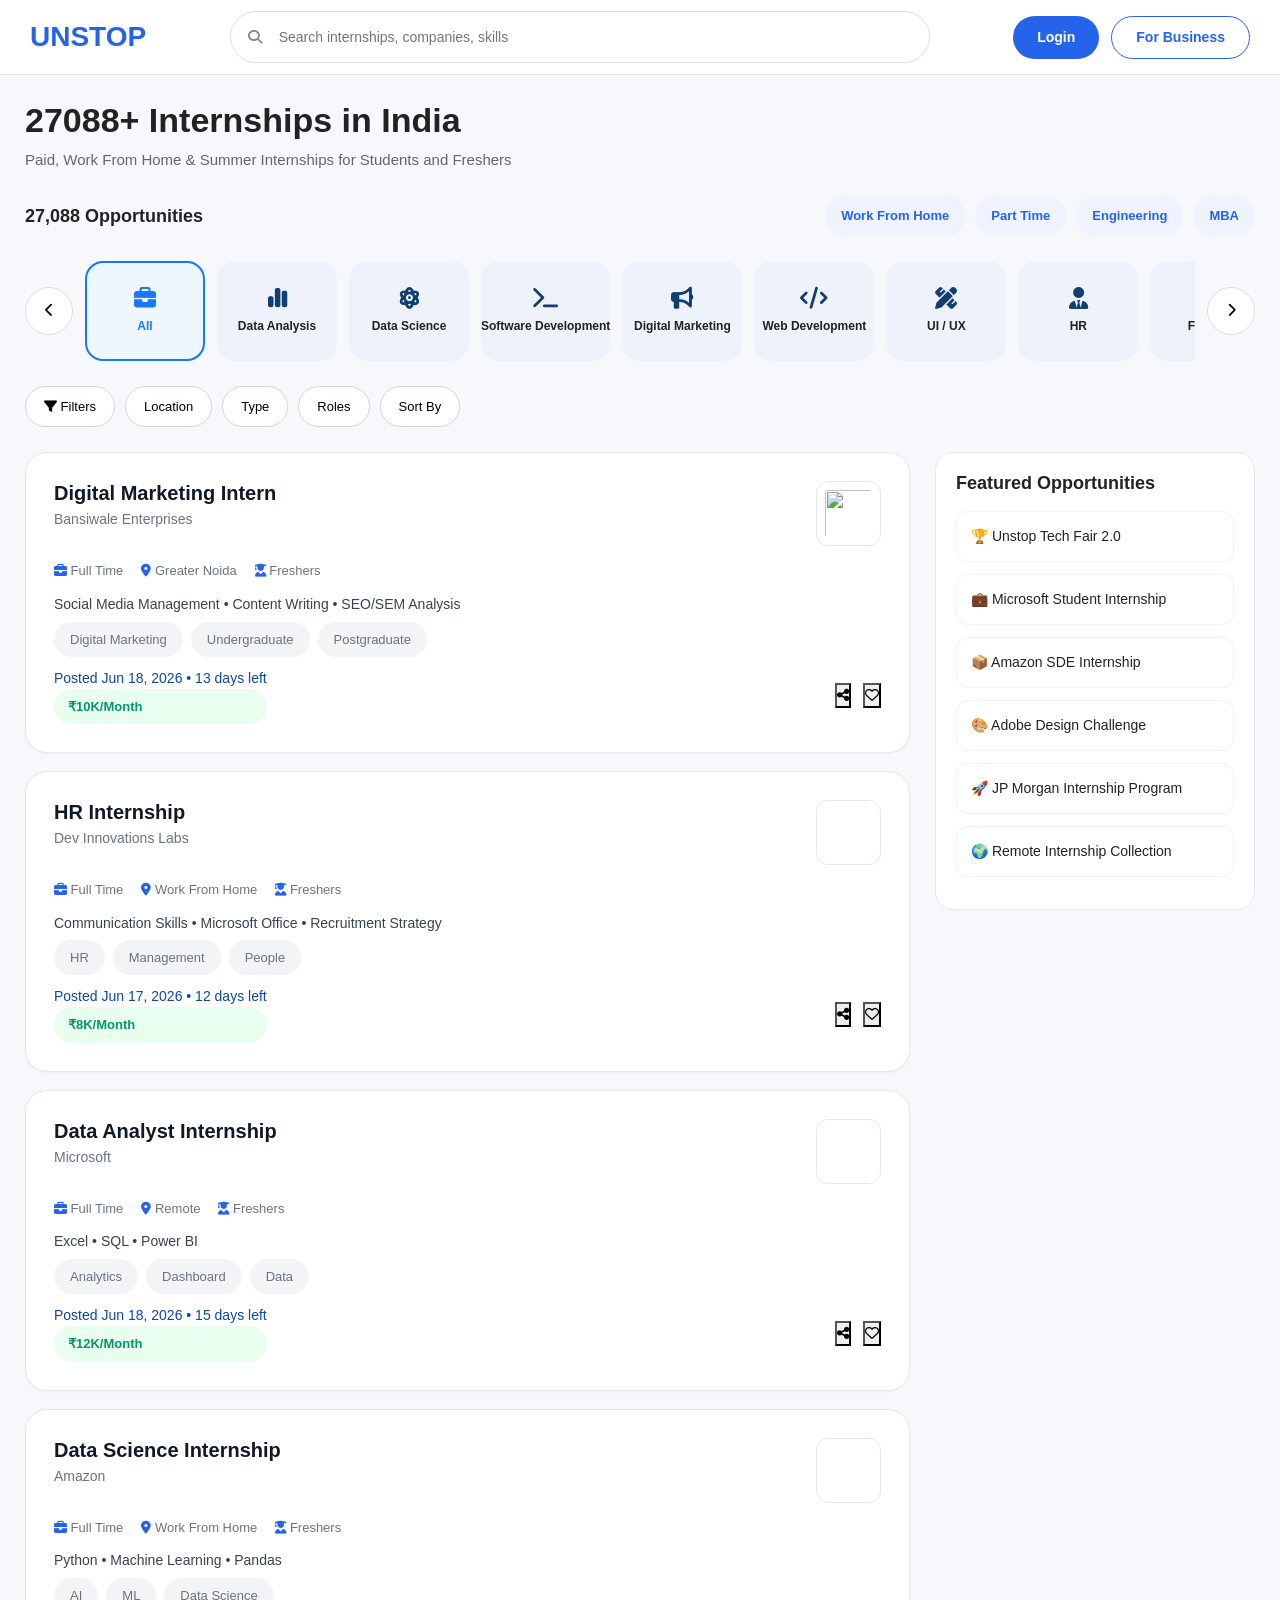
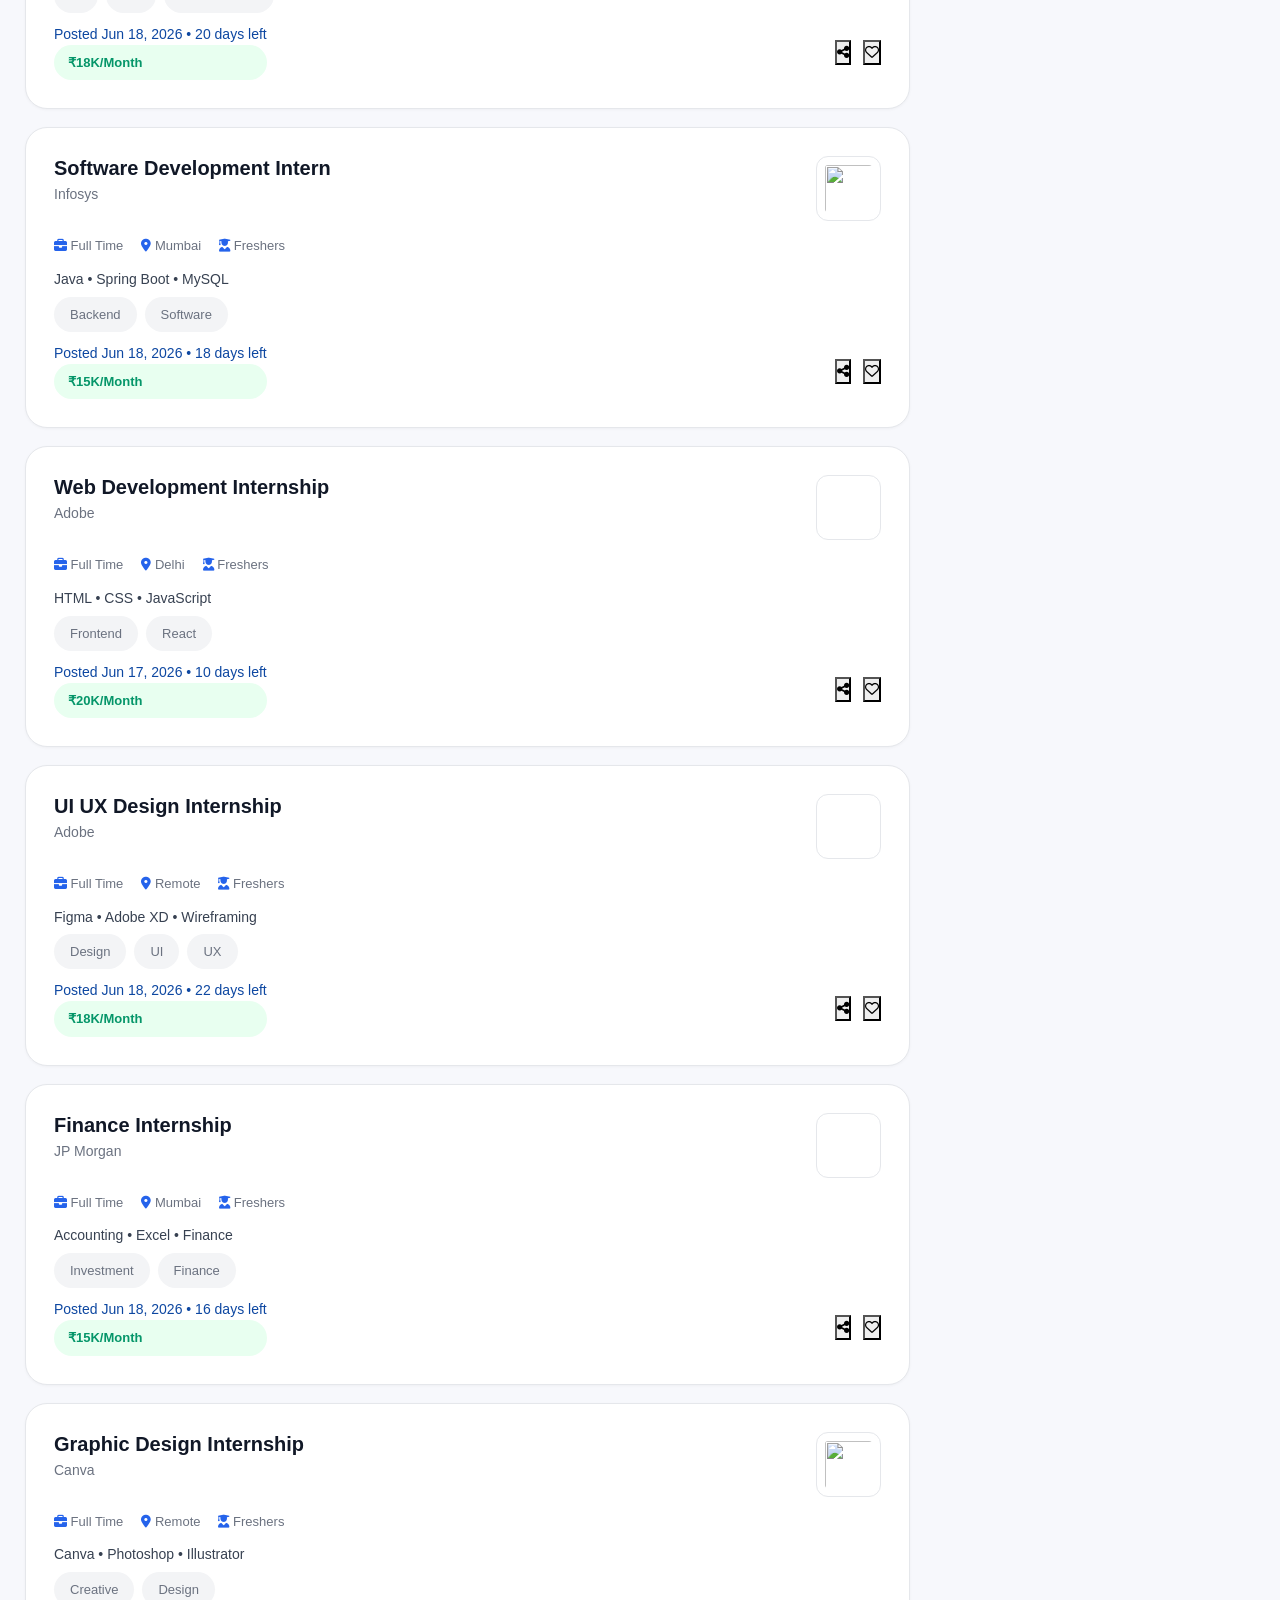
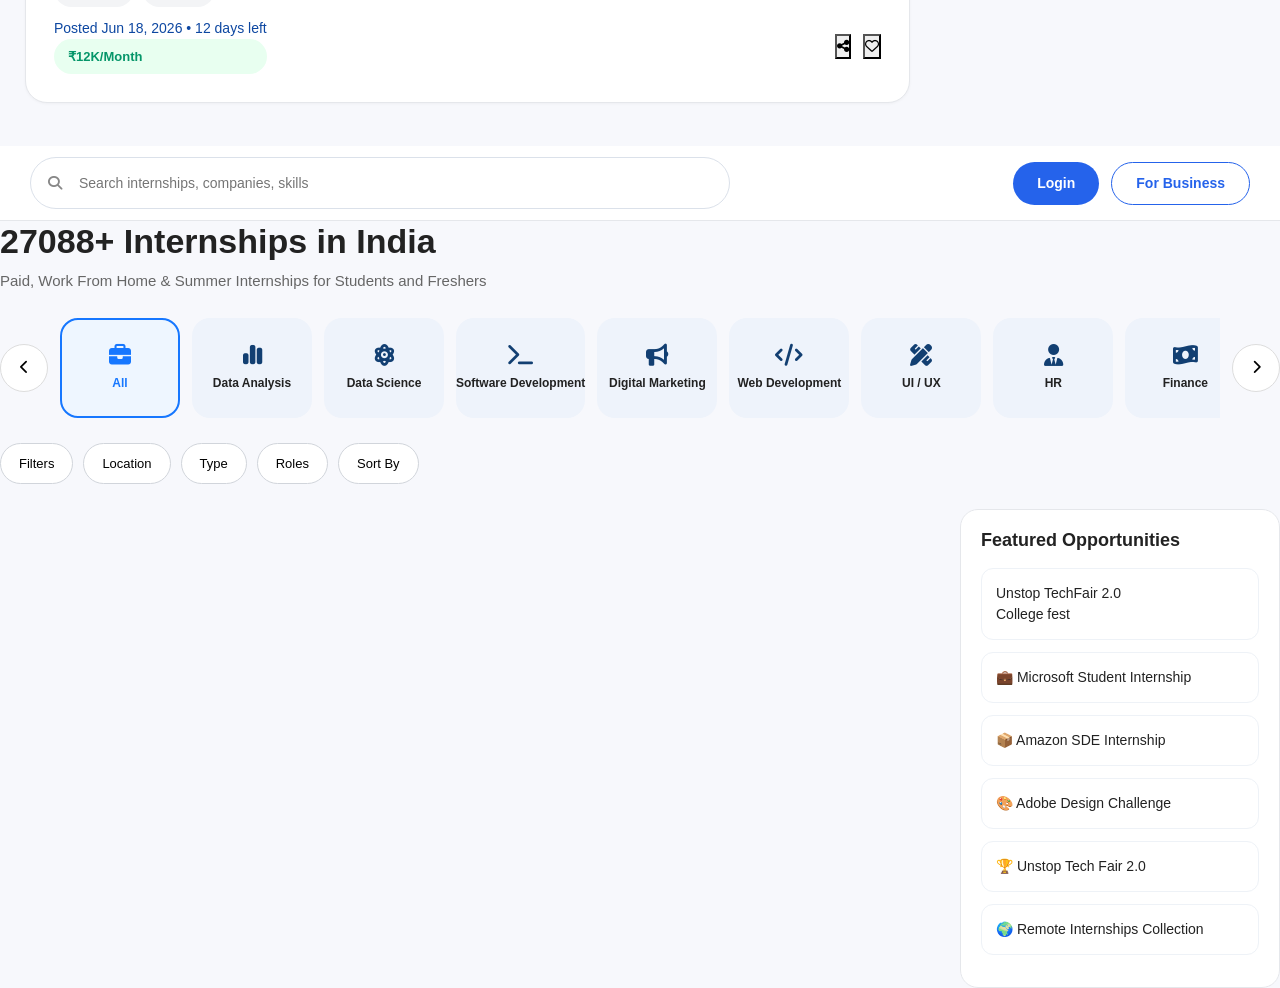
==== index.html @ 1d233943 "Add files via upload" ====
<!DOCTYPE html>
<html lang="en">
<head>
<meta charset="UTF-8">
<meta name="viewport" content="width=device-width, initial-scale=1.0">

<title>Unstop Internship Portal Clone</title>

<link href="https://cdn.jsdelivr.net/npm/bootstrap@5.3.3/dist/css/bootstrap.min.css" rel="stylesheet">
<!DOCTYPE html>
<html lang="en">
<head>
<meta charset="UTF-8">
<meta name="viewport" content="width=device-width, initial-scale=1.0">

<title>Unstop Internship Portal Clone</title>

<link href="https://cdn.jsdelivr.net/npm/bootstrap@5.3.3/dist/css/bootstrap.min.css" rel="stylesheet">
<link href="https://cdnjs.cloudflare.com/ajax/libs/font-awesome/6.5.2/css/all.min.css" rel="stylesheet">

<link rel="stylesheet" href="style.css">
</head>

<body>

<!-- HEADER -->

<header class="topbar">

    <div class="logo-section">
        <h2 class="site-logo">UNSTOP</h2>
    </div>

    <div class="search-box">
        <i class="fa-solid fa-magnifying-glass"></i>

        <input
            type="text"
            id="searchInput"
            placeholder="Search internships, companies, skills">
    </div>

    <div class="top-actions">

        <button class="login-btn">
            Login
        </button>

        <button class="business-btn">
            For Business
        </button>

    </div>

</header>

<!-- MAIN -->

<div class="main-wrapper">

    <!-- TITLE -->

    <h1 class="main-title">
        27088+ Internships in India
    </h1>

    <p class="subtitle">
        Paid, Work From Home & Summer Internships for Students and Freshers
    </p>

    <!-- STATS -->

    <div class="internship-top-row">

        <div class="results-count">
            27,088 Opportunities
        </div>

        <div class="top-filters">

            <button>Work From Home</button>
            <button>Part Time</button>
            <button>Engineering</button>
            <button>MBA</button>

        </div>

    </div>

    <!-- CATEGORIES -->

    <div class="category-wrapper">

        <button class="cat-arrow left-arrow">
            <i class="fa-solid fa-chevron-left"></i>
        </button>

        <div class="category-row" id="categoryRow">

            <div class="category-card active-card" onclick="showCategory('All')">
                <i class="fa-solid fa-briefcase"></i>
                <span>All</span>
            </div>

            <div class="category-card" onclick="showCategory('Data Analysis')">
                <i class="fa-solid fa-chart-simple"></i>
                <span>Data Analysis</span>
            </div>

            <div class="category-card" onclick="showCategory('Data Science')">
                <i class="fa-solid fa-atom"></i>
                <span>Data Science</span>
            </div>

            <div class="category-card" onclick="showCategory('Software Development')">
                <i class="fa-solid fa-terminal"></i>
                <span>Software Development</span>
            </div>

            <div class="category-card" onclick="showCategory('Digital Marketing')">
                <i class="fa-solid fa-bullhorn"></i>
                <span>Digital Marketing</span>
            </div>

            <div class="category-card" onclick="showCategory('Web Development')">
                <i class="fa-solid fa-code"></i>
                <span>Web Development</span>
            </div>

            <div class="category-card" onclick="showCategory('UI/UX')">
                <i class="fa-solid fa-pen-ruler"></i>
                <span>UI / UX</span>
            </div>

            <div class="category-card" onclick="showCategory('HR')">
                <i class="fa-solid fa-user-tie"></i>
                <span>HR</span>
            </div>

            <div class="category-card" onclick="showCategory('Finance')">
                <i class="fa-solid fa-money-bill-wave"></i>
                <span>Finance</span>
            </div>

            <div class="category-card" onclick="showCategory('Graphic Design')">
                <i class="fa-solid fa-bezier-curve"></i>
                <span>Graphic Design</span>
            </div>

            <div class="category-card" onclick="showCategory('Content Writing')">
                <i class="fa-solid fa-pen-nib"></i>
                <span>Content Writing</span>
            </div>

            <div class="category-card" onclick="showCategory('Business Development')">
                <i class="fa-solid fa-chart-line"></i>
                <span>Business Development</span>
            </div>

            <div class="category-card" onclick="showCategory('Frontend Developer')">
                <i class="fa-solid fa-laptop-code"></i>
                <span>Frontend Developer</span>
            </div>

            <div class="category-card" onclick="showCategory('Backend Developer')">
                <i class="fa-solid fa-database"></i>
                <span>Backend Developer</span>
            </div>

        </div>

        <button class="cat-arrow right-arrow">
            <i class="fa-solid fa-chevron-right"></i>
        </button>

    </div>

    <!-- FILTERS -->

    <div class="filter-row">

        <button>
            <i class="fa-solid fa-filter"></i>
            Filters
        </button>

        <button>Location</button>
        <button>Type</button>
        <button>Roles</button>
        <button>Sort By</button>

    </div>

    <!-- GRID -->

    <div class="content-grid">

        <!-- LEFT -->

        <div class="internships-column">

            <div id="internshipContainer">

                <!-- JS DATA -->

            </div>

        </div>

        <!-- RIGHT -->

        <div class="featured-column">

            <div class="featured-box">

                <h3>Featured Opportunities</h3>

                <div class="featured-item">
                    🏆 Unstop Tech Fair 2.0
                </div>

                <div class="featured-item">
                    💼 Microsoft Student Internship
                </div>

                <div class="featured-item">
                    📦 Amazon SDE Internship
                </div>

                <div class="featured-item">
                    🎨 Adobe Design Challenge
                </div>

                <div class="featured-item">
                    🚀 JP Morgan Internship Program
                </div>

                <div class="featured-item">
                    🌍 Remote Internship Collection
                </div>

            </div>

        </div>

    </div>

</div>

<script src="script.js"></script>

</body>
</html>
<link href="https://cdnjs.cloudflare.com/ajax/libs/font-awesome/6.5.2/css/all.min.css" rel="stylesheet">

<link rel="stylesheet" href="style.css">

</head>
<body>


<!-- TOPBAR -->

<header class="topbar">

<div class="search-box">

<i class="fa-solid fa-magnifying-glass"></i>

<input
type="text"
id="searchInput"
placeholder="Search internships, companies, skills">

</div>

<div class="top-actions">

<button class="login-btn">
Login
</button>

<button class="business-btn">
For Business
</button>

</div>

</header>

<!-- CONTENT -->

<div class="content">

<h1 class="main-title">
27088+ Internships in India
</h1>

<p class="subtitle">
Paid, Work From Home & Summer Internships for Students and Freshers
</p>

<!-- CATEGORYS -->

<div class="category-wrapper">

<button class="cat-arrow left-arrow">
<i class="fa-solid fa-chevron-left"></i>
</button>

<div class="category-row" id="categoryRow">

<div class="category-card active-card" onclick="showCategory('All')">
<i class="fa-solid fa-briefcase"></i>
<span>All</span>
</div>

<div class="category-card" onclick="showCategory('Data Analysis')">
<i class="fa-solid fa-chart-simple"></i>
<span>Data Analysis</span>
</div>

<div class="category-card" onclick="showCategory('Data Science')">
<i class="fa-solid fa-atom"></i>
<span>Data Science</span>
</div>

<div class="category-card" onclick="showCategory('Software Development')">
<i class="fa-solid fa-terminal"></i>
<span>Software Development</span>
</div>

<div class="category-card" onclick="showCategory('Digital Marketing')">
<i class="fa-solid fa-bullhorn"></i>
<span>Digital Marketing</span>
</div>

<div class="category-card" onclick="showCategory('Web Development')">
<i class="fa-solid fa-code"></i>
<span>Web Development</span>
</div>

<div class="category-card" onclick="showCategory('UI/UX')">
<i class="fa-solid fa-pen-ruler"></i>
<span>UI / UX</span>
</div>

<div class="category-card" onclick="showCategory('HR')">
<i class="fa-solid fa-user-tie"></i>
<span>HR</span>
</div>

<div class="category-card" onclick="showCategory('Finance')">
<i class="fa-solid fa-money-bill-wave"></i>
<span>Finance</span>
</div>

<div class="category-card" onclick="showCategory('Graphic Design')">
<i class="fa-solid fa-bezier-curve"></i>
<span>Graphic Design</span>
</div>

<div class="category-card" onclick="showCategory('Content Writing')">
<i class="fa-solid fa-pen-nib"></i>
<span>Content Writing</span>
</div>

<div class="category-card" onclick="showCategory('Business Development')">
<i class="fa-solid fa-chart-line"></i>
<span>Business Development</span>
</div>

<div class="category-card" onclick="showCategory('Frontend Developer')">
<i class="fa-solid fa-laptop-code"></i>
<span>Frontend Developer</span>
</div>

<div class="category-card" onclick="showCategory('Backend Developer')">
<i class="fa-solid fa-database"></i>
<span>Backend Developer</span>
</div>

</div>

<button class="cat-arrow right-arrow">
<i class="fa-solid fa-chevron-right"></i>
</button>

</div>

<!-- FILTERS -->

<div class="filter-row">

<button>Filters</button>
<button>Location</button>
<button>Type</button>
<button>Roles</button>
<button>Sort By</button>

</div>

<!-- CONTENT GRID -->

<div class="content-grid">

<!-- LEFT -->

<div class="internships-column">

<div id="internshipContainer">

<!-- JS CARDS LOAD HERE -->

</div>

</div>

<!-- RIGHT -->

<div class="featured-column">

<div class="featured-box">

<h3>Featured Opportunities</h3>

<div class="featured-item">
Unstop TechFair 2.0 <br>
College fest
</div>

<div class="featured-item">
💼 Microsoft Student Internship
</div>

<div class="featured-item">
📦 Amazon SDE Internship
</div>

<div class="featured-item">
🎨 Adobe Design Challenge
</div>

<div class="featured-item">
🏆 Unstop Tech Fair 2.0
</div>

<div class="featured-item">
🌍 Remote Internships Collection
</div>

</div>

</div>

</div>

</div> 

<script src="script.js"></script>

</body>
</html>
---- style.css ----
*{
    margin:0;
    padding:0;
    box-sizing:border-box;
    font-family:'Segoe UI',sans-serif;
}

body{
    background:#f7f8fc;
    color:#222;
    font-size:14px;
}

/* HEADER */

.topbar{
    height:75px;
    background:#fff;
    display:flex;
    align-items:center;
    justify-content:space-between;
    padding:0 30px;
    border-bottom:1px solid #e5e7eb;
    position:sticky;
    top:0;
    z-index:1000;
}

.site-logo{
    font-size:28px;
    font-weight:800;
    color:#2563eb;
    margin:0;
}

.search-box{
    width:700px;
    position:relative;
}

.search-box i{
    position:absolute;
    left:18px;
    top:50%;
    transform:translateY(-50%);
    color:#888;
}

.search-box input{
    width:100%;
    height:52px;
    border:1px solid #dbe1ea;
    border-radius:30px;
    padding:0 20px 0 48px;
    outline:none;
    background:#fff;
    font-size:14px;
}

.search-box input:focus{
    border-color:#2563eb;
}

.top-actions{
    display:flex;
    gap:12px;
}

.login-btn{
    border:none;
    background:#2563eb;
    color:#fff;
    padding:10px 24px;
    border-radius:25px;
    font-weight:600;
}

.business-btn{
    background:#fff;
    color:#2563eb;
    border:1px solid #2563eb;
    padding:10px 24px;
    border-radius:25px;
    font-weight:600;
}

/* MAIN */

.main-wrapper{
    max-width:1400px;
    margin:auto;
    padding:25px;
}

.main-title{
    font-size:34px;
    font-weight:700;
    margin-bottom:8px;
}

.subtitle{
    color:#666;
    margin-bottom:25px;
    font-size:15px;
}

/* TOP ROW */

.internship-top-row{
    display:flex;
    justify-content:space-between;
    align-items:center;
    margin-bottom:25px;
}

.results-count{
    font-size:18px;
    font-weight:700;
}

.top-filters{
    display:flex;
    gap:10px;
}

.top-filters button{
    border:none;
    background:#eef3ff;
    color:#2563eb;
    padding:10px 16px;
    border-radius:25px;
    font-size:13px;
    font-weight:600;
}

/* CATEGORY */

.category-wrapper{
    display:flex;
    align-items:center;
    gap:12px;
    margin-bottom:25px;
}

.category-row{
    display:flex;
    gap:12px;
    overflow-x:auto;
    flex:1;
    scroll-behavior:smooth;
}

.category-row::-webkit-scrollbar{
    display:none;
}

.category-card{
    min-width:120px;
    height:100px;
    background:#eef3fb;
    border-radius:18px;
    display:flex;
    flex-direction:column;
    justify-content:center;
    align-items:center;
    cursor:pointer;
    flex-shrink:0;
    transition:.25s;
}

.category-card:hover{
    transform:translateY(-2px);
}

.category-card i{
    font-size:22px;
    color:#123f72;
    margin-bottom:8px;
}

.category-card span{
    font-size:12px;
    font-weight:600;
    text-align:center;
}

.active-card{
    background:#eef6ff;
    border:2px solid #1677ff;
}

.active-card i,
.active-card span{
    color:#1677ff;
}

.cat-arrow{
    width:48px;
    height:48px;
    border-radius:50%;
    border:1px solid #ddd;
    background:#fff;
    cursor:pointer;
}

/* FILTERS */

.filter-row{
    display:flex;
    gap:10px;
    margin-bottom:25px;
}

.filter-row button{
    background:#fff;
    border:1px solid #d1d5db;
    padding:10px 18px;
    border-radius:25px;
    cursor:pointer;
    font-size:13px;
}

/* GRID */

.content-grid{
    display:grid;
    grid-template-columns:minmax(0,1fr) 320px;
    gap:25px;
}

/* INTERNSHIP CARD */

.internship-card{
    background:#fff;
    border:1px solid #e8edf4;
    border-radius:18px;
    padding:22px;
    margin-bottom:18px;
    transition:.3s;
}

.internship-card{
    background:#fff;
    border:1px solid #e5e7eb;
    border-radius:22px;
    padding:28px;
    margin-bottom:18px;
    box-shadow:0 1px 3px rgba(0,0,0,.04);
}

.card-top{
    display:flex;
    justify-content:space-between;
    align-items:flex-start;
    margin-bottom:15px;
}

.job-title{
    font-size:20px;
    font-weight:700;
    margin-bottom:4px;
    color:#111827;
}

.company{
    color:#6b7280;
    font-size:14px;
}

.logo-img{
    width:65px;
    height:65px;
    object-fit:contain;
    border-radius:12px;
    border:1px solid #e5e7eb;
    padding:8px;
    background:#fff;
}

.meta{
    display:flex;
    flex-wrap:wrap;
    gap:18px;
    color:#6b7280;
    margin-bottom:12px;
    font-size:13px;
}

.meta i{
    color:#2563eb;
}

.skills{
    color:#374151;
    margin-bottom:12px;
    line-height:1.7;
}

.tags{
    margin-top:10px;
}

.tags span{
    background:#f3f4f6;
    color:#6b7280;
    padding:10px 16px;
    border-radius:22px;
    font-size:13px;
    margin-right:8px;
}

.card-bottom{
    display:flex;
    justify-content:space-between;
    align-items:center;
    margin-top:18px;
}

.posted{
    color:#0d47a1;
    font-size:14px;
    font-weight:500;
}

.right-actions{
    display:flex;
    align-items:center;
    gap:12px;
}

.bookmark-btn{
    width:40px;
    height:40px;
    border-radius:50%;
    border:1px solid #ddd;
    background:#fff;
    cursor:pointer;
}

.apply-btn{
    border:none;
    background:#1677ff;
    color:white;
    padding:10px 18px;
    border-radius:25px;
    font-weight:600;
    cursor:pointer;
}

.apply-btn:hover{
    opacity:.9;
}

.stipend{
    background:#e8fff0;
    color:#059669;
    padding:8px 14px;
    border-radius:20px;
    font-weight:700;
    font-size:13px;
}

/* SIDEBAR */

.featured-box{
    background:#fff;
    border:1px solid #e5e7eb;
    border-radius:18px;
    padding:20px;
    position:sticky;
    top:100px;
}

.featured-box h3{
    font-size:18px;
    font-weight:700;
    margin-bottom:16px;
}

.featured-item{
    background:#fff;
    border:1px solid #eef2f7;
    padding:14px;
    border-radius:12px;
    margin-bottom:12px;
    cursor:pointer;
    transition:.25s;
}

.featured-item:hover{
    background:#f8fafc;
}

/* MOBILE */

@media(max-width:991px){

    .topbar{
        flex-direction:column;
        gap:15px;
        height:auto;
        padding:15px;
    }

    .search-box{
        width:100%;
    }

    .main-wrapper{
        padding:15px;
    }

    .internship-top-row{
        flex-direction:column;
        align-items:flex-start;
        gap:15px;
    }

    .top-filters{
        flex-wrap:wrap;
    }

    .content-grid{
        grid-template-columns:1fr;
    }

    .featured-column{
        order:-1;
    }

    .main-title{
        font-size:28px;
    }

    .card-bottom{
        flex-direction:column;
        align-items:flex-start;
        gap:12px;
    }

    .right-actions{
    display:flex;
    gap:12px;
    align-items:center;
}

.icon-btn{
    border:none;
    background:transparent;
    font-size:22px;
    color:#4b5563;
    cursor:pointer;
    transition:.3s;
}

.icon-btn:hover{
    color:#2563eb;
}

.save-btn.active{
    color:#ef4444;
}
}
---- style.css ----
*{
    margin:0;
    padding:0;
    box-sizing:border-box;
    font-family:'Segoe UI',sans-serif;
}

body{
    background:#f7f8fc;
    color:#222;
    font-size:14px;
}

/* HEADER */

.topbar{
    height:75px;
    background:#fff;
    display:flex;
    align-items:center;
    justify-content:space-between;
    padding:0 30px;
    border-bottom:1px solid #e5e7eb;
    position:sticky;
    top:0;
    z-index:1000;
}

.site-logo{
    font-size:28px;
    font-weight:800;
    color:#2563eb;
    margin:0;
}

.search-box{
    width:700px;
    position:relative;
}

.search-box i{
    position:absolute;
    left:18px;
    top:50%;
    transform:translateY(-50%);
    color:#888;
}

.search-box input{
    width:100%;
    height:52px;
    border:1px solid #dbe1ea;
    border-radius:30px;
    padding:0 20px 0 48px;
    outline:none;
    background:#fff;
    font-size:14px;
}

.search-box input:focus{
    border-color:#2563eb;
}

.top-actions{
    display:flex;
    gap:12px;
}

.login-btn{
    border:none;
    background:#2563eb;
    color:#fff;
    padding:10px 24px;
    border-radius:25px;
    font-weight:600;
}

.business-btn{
    background:#fff;
    color:#2563eb;
    border:1px solid #2563eb;
    padding:10px 24px;
    border-radius:25px;
    font-weight:600;
}

/* MAIN */

.main-wrapper{
    max-width:1400px;
    margin:auto;
    padding:25px;
}

.main-title{
    font-size:34px;
    font-weight:700;
    margin-bottom:8px;
}

.subtitle{
    color:#666;
    margin-bottom:25px;
    font-size:15px;
}

/* TOP ROW */

.internship-top-row{
    display:flex;
    justify-content:space-between;
    align-items:center;
    margin-bottom:25px;
}

.results-count{
    font-size:18px;
    font-weight:700;
}

.top-filters{
    display:flex;
    gap:10px;
}

.top-filters button{
    border:none;
    background:#eef3ff;
    color:#2563eb;
    padding:10px 16px;
    border-radius:25px;
    font-size:13px;
    font-weight:600;
}

/* CATEGORY */

.category-wrapper{
    display:flex;
    align-items:center;
    gap:12px;
    margin-bottom:25px;
}

.category-row{
    display:flex;
    gap:12px;
    overflow-x:auto;
    flex:1;
    scroll-behavior:smooth;
}

.category-row::-webkit-scrollbar{
    display:none;
}

.category-card{
    min-width:120px;
    height:100px;
    background:#eef3fb;
    border-radius:18px;
    display:flex;
    flex-direction:column;
    justify-content:center;
    align-items:center;
    cursor:pointer;
    flex-shrink:0;
    transition:.25s;
}

.category-card:hover{
    transform:translateY(-2px);
}

.category-card i{
    font-size:22px;
    color:#123f72;
    margin-bottom:8px;
}

.category-card span{
    font-size:12px;
    font-weight:600;
    text-align:center;
}

.active-card{
    background:#eef6ff;
    border:2px solid #1677ff;
}

.active-card i,
.active-card span{
    color:#1677ff;
}

.cat-arrow{
    width:48px;
    height:48px;
    border-radius:50%;
    border:1px solid #ddd;
    background:#fff;
    cursor:pointer;
}

/* FILTERS */

.filter-row{
    display:flex;
    gap:10px;
    margin-bottom:25px;
}

.filter-row button{
    background:#fff;
    border:1px solid #d1d5db;
    padding:10px 18px;
    border-radius:25px;
    cursor:pointer;
    font-size:13px;
}

/* GRID */

.content-grid{
    display:grid;
    grid-template-columns:minmax(0,1fr) 320px;
    gap:25px;
}

/* INTERNSHIP CARD */

.internship-card{
    background:#fff;
    border:1px solid #e8edf4;
    border-radius:18px;
    padding:22px;
    margin-bottom:18px;
    transition:.3s;
}

.internship-card{
    background:#fff;
    border:1px solid #e5e7eb;
    border-radius:22px;
    padding:28px;
    margin-bottom:18px;
    box-shadow:0 1px 3px rgba(0,0,0,.04);
}

.card-top{
    display:flex;
    justify-content:space-between;
    align-items:flex-start;
    margin-bottom:15px;
}

.job-title{
    font-size:20px;
    font-weight:700;
    margin-bottom:4px;
    color:#111827;
}

.company{
    color:#6b7280;
    font-size:14px;
}

.logo-img{
    width:65px;
    height:65px;
    object-fit:contain;
    border-radius:12px;
    border:1px solid #e5e7eb;
    padding:8px;
    background:#fff;
}

.meta{
    display:flex;
    flex-wrap:wrap;
    gap:18px;
    color:#6b7280;
    margin-bottom:12px;
    font-size:13px;
}

.meta i{
    color:#2563eb;
}

.skills{
    color:#374151;
    margin-bottom:12px;
    line-height:1.7;
}

.tags{
    margin-top:10px;
}

.tags span{
    background:#f3f4f6;
    color:#6b7280;
    padding:10px 16px;
    border-radius:22px;
    font-size:13px;
    margin-right:8px;
}

.card-bottom{
    display:flex;
    justify-content:space-between;
    align-items:center;
    margin-top:18px;
}

.posted{
    color:#0d47a1;
    font-size:14px;
    font-weight:500;
}

.right-actions{
    display:flex;
    align-items:center;
    gap:12px;
}

.bookmark-btn{
    width:40px;
    height:40px;
    border-radius:50%;
    border:1px solid #ddd;
    background:#fff;
    cursor:pointer;
}

.apply-btn{
    border:none;
    background:#1677ff;
    color:white;
    padding:10px 18px;
    border-radius:25px;
    font-weight:600;
    cursor:pointer;
}

.apply-btn:hover{
    opacity:.9;
}

.stipend{
    background:#e8fff0;
    color:#059669;
    padding:8px 14px;
    border-radius:20px;
    font-weight:700;
    font-size:13px;
}

/* SIDEBAR */

.featured-box{
    background:#fff;
    border:1px solid #e5e7eb;
    border-radius:18px;
    padding:20px;
    position:sticky;
    top:100px;
}

.featured-box h3{
    font-size:18px;
    font-weight:700;
    margin-bottom:16px;
}

.featured-item{
    background:#fff;
    border:1px solid #eef2f7;
    padding:14px;
    border-radius:12px;
    margin-bottom:12px;
    cursor:pointer;
    transition:.25s;
}

.featured-item:hover{
    background:#f8fafc;
}

/* MOBILE */

@media(max-width:991px){

    .topbar{
        flex-direction:column;
        gap:15px;
        height:auto;
        padding:15px;
    }

    .search-box{
        width:100%;
    }

    .main-wrapper{
        padding:15px;
    }

    .internship-top-row{
        flex-direction:column;
        align-items:flex-start;
        gap:15px;
    }

    .top-filters{
        flex-wrap:wrap;
    }

    .content-grid{
        grid-template-columns:1fr;
    }

    .featured-column{
        order:-1;
    }

    .main-title{
        font-size:28px;
    }

    .card-bottom{
        flex-direction:column;
        align-items:flex-start;
        gap:12px;
    }

    .right-actions{
    display:flex;
    gap:12px;
    align-items:center;
}

.icon-btn{
    border:none;
    background:transparent;
    font-size:22px;
    color:#4b5563;
    cursor:pointer;
    transition:.3s;
}

.icon-btn:hover{
    color:#2563eb;
}

.save-btn.active{
    color:#ef4444;
}
}
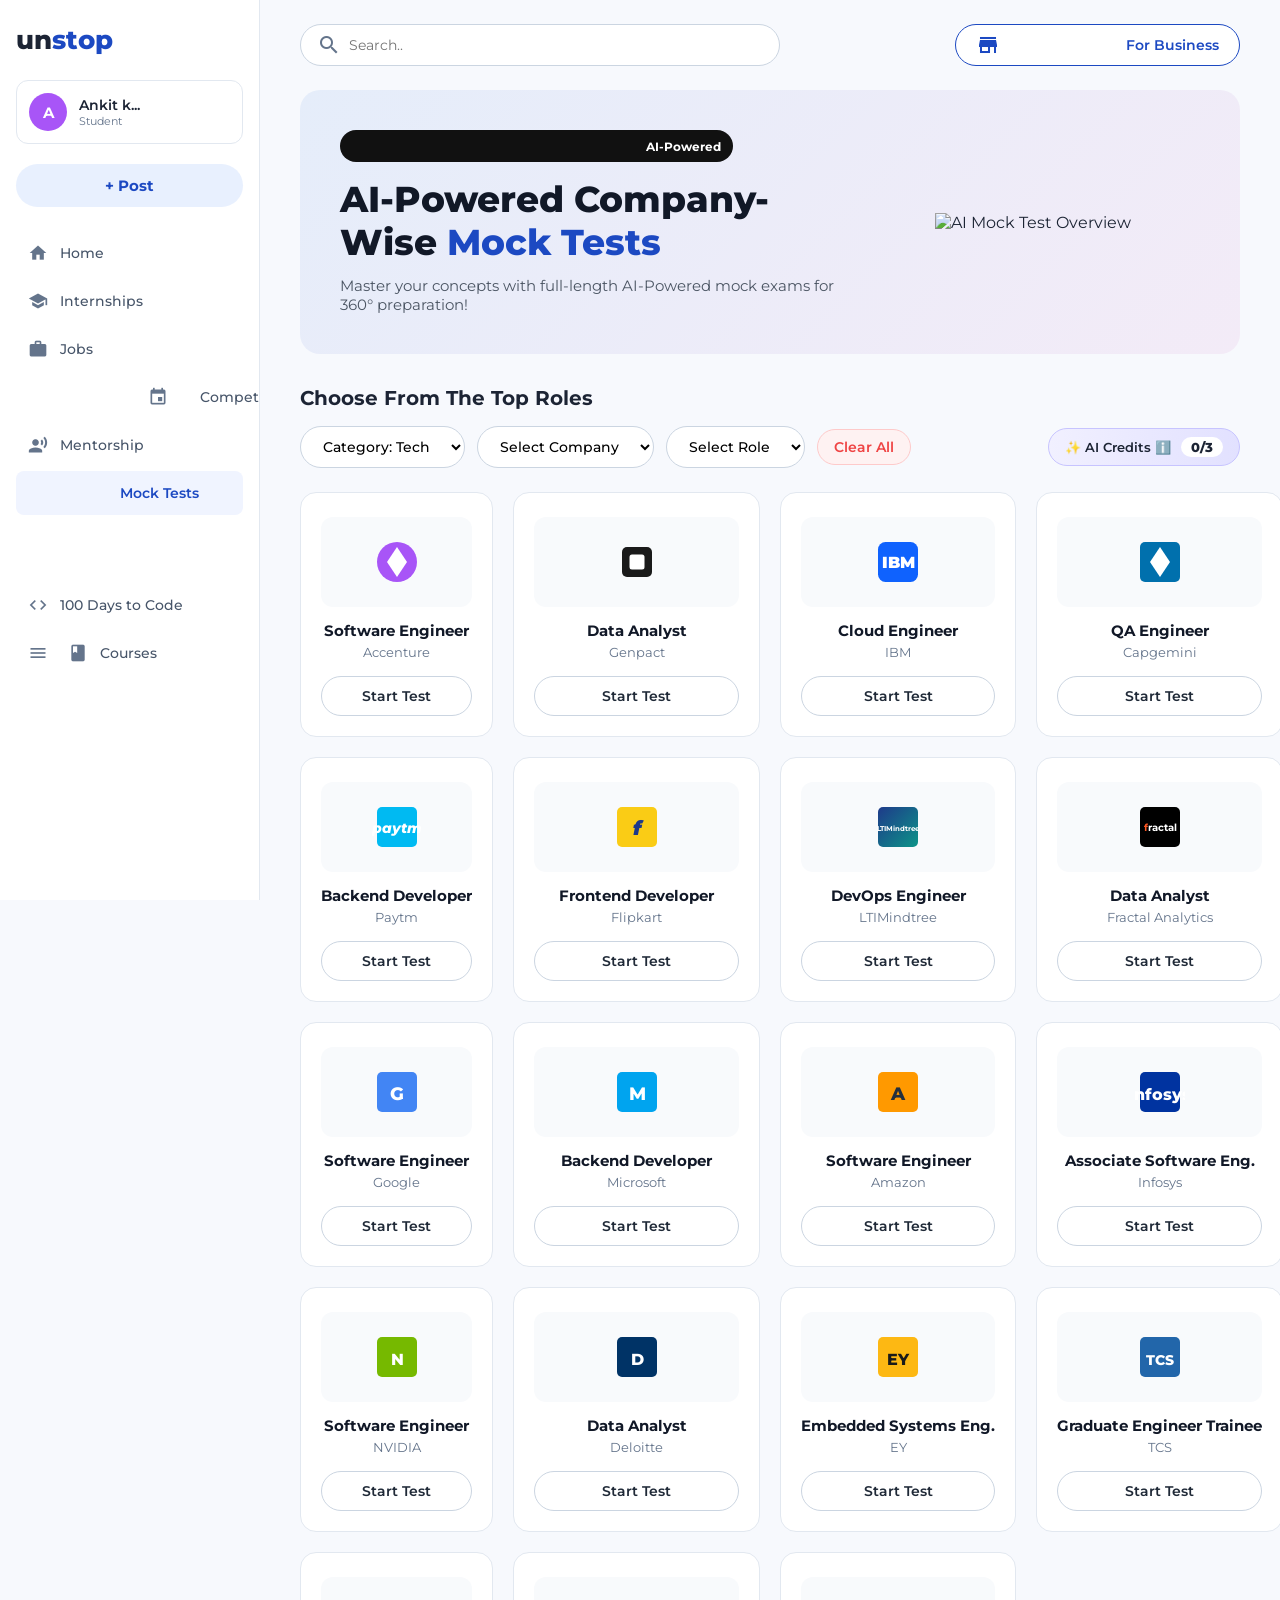
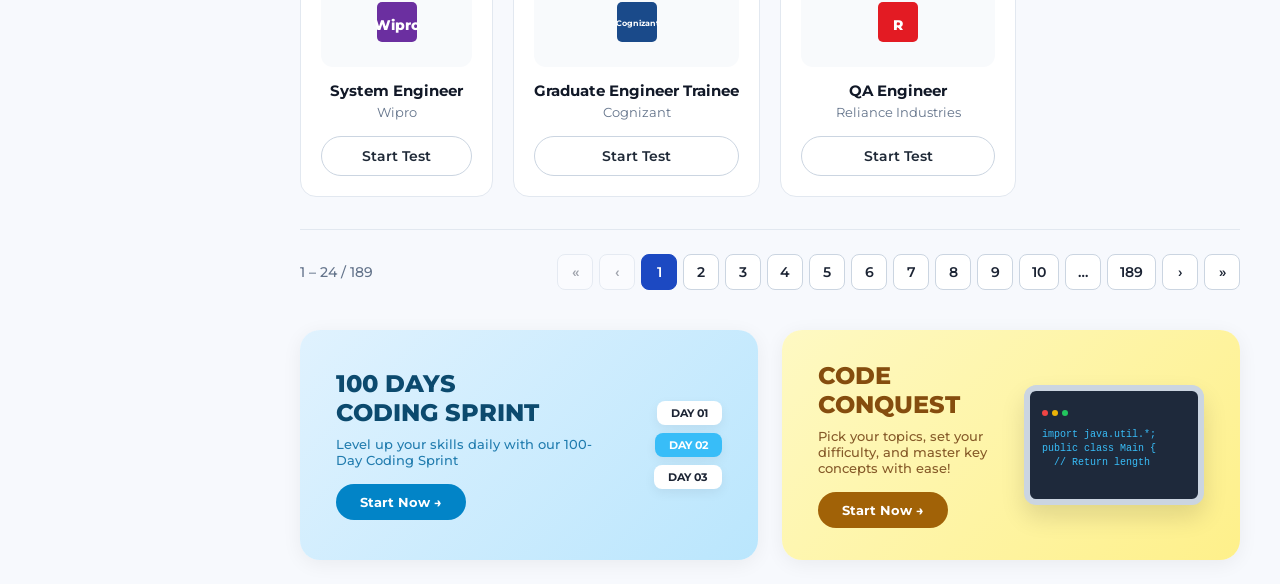
==== commit 1743f9d7: "achal" ====
--- a/index.html
+++ b/index.html
@@ -1,463 +1,412 @@
 <!DOCTYPE html>
 <html lang="en">
 <head>
-<meta charset="UTF-8">
-<meta name="viewport" content="width=device-width, initial-scale=1.0">
-
-<title>Unstop Internship Portal Clone</title>
-
-<link href="https://cdn.jsdelivr.net/npm/bootstrap@5.3.3/dist/css/bootstrap.min.css" rel="stylesheet">
-<!DOCTYPE html>
-<html lang="en">
-<head>
-<meta charset="UTF-8">
-<meta name="viewport" content="width=device-width, initial-scale=1.0">
-
-<title>Unstop Internship Portal Clone</title>
-
-<link href="https://cdn.jsdelivr.net/npm/bootstrap@5.3.3/dist/css/bootstrap.min.css" rel="stylesheet">
-<link href="https://cdnjs.cloudflare.com/ajax/libs/font-awesome/6.5.2/css/all.min.css" rel="stylesheet">
-
-<link rel="stylesheet" href="style.css">
-</head>
-
-<body>
-
-<!-- HEADER -->
-
-<header class="topbar">
-
-    <div class="logo-section">
-        <h2 class="site-logo">UNSTOP</h2>
-    </div>
-
-    <div class="search-box">
-        <i class="fa-solid fa-magnifying-glass"></i>
-
-        <input
-            type="text"
-            id="searchInput"
-            placeholder="Search internships, companies, skills">
-    </div>
-
-    <div class="top-actions">
-
-        <button class="login-btn">
-            Login
-        </button>
-
-        <button class="business-btn">
-            For Business
-        </button>
-
-    </div>
-
-</header>
-
-<!-- MAIN -->
-
-<div class="main-wrapper">
-
-    <!-- TITLE -->
-
-    <h1 class="main-title">
-        27088+ Internships in India
-    </h1>
-
-    <p class="subtitle">
-        Paid, Work From Home & Summer Internships for Students and Freshers
-    </p>
-
-    <!-- STATS -->
-
-    <div class="internship-top-row">
-
-        <div class="results-count">
-            27,088 Opportunities
-        </div>
-
-        <div class="top-filters">
-
-            <button>Work From Home</button>
-            <button>Part Time</button>
-            <button>Engineering</button>
-            <button>MBA</button>
-
-        </div>
-
-    </div>
-
-    <!-- CATEGORIES -->
-
-    <div class="category-wrapper">
-
-        <button class="cat-arrow left-arrow">
-            <i class="fa-solid fa-chevron-left"></i>
-        </button>
-
-        <div class="category-row" id="categoryRow">
-
-            <div class="category-card active-card" onclick="showCategory('All')">
-                <i class="fa-solid fa-briefcase"></i>
-                <span>All</span>
-            </div>
-
-            <div class="category-card" onclick="showCategory('Data Analysis')">
-                <i class="fa-solid fa-chart-simple"></i>
-                <span>Data Analysis</span>
-            </div>
-
-            <div class="category-card" onclick="showCategory('Data Science')">
-                <i class="fa-solid fa-atom"></i>
-                <span>Data Science</span>
-            </div>
-
-            <div class="category-card" onclick="showCategory('Software Development')">
-                <i class="fa-solid fa-terminal"></i>
-                <span>Software Development</span>
-            </div>
-
-            <div class="category-card" onclick="showCategory('Digital Marketing')">
-                <i class="fa-solid fa-bullhorn"></i>
-                <span>Digital Marketing</span>
-            </div>
-
-            <div class="category-card" onclick="showCategory('Web Development')">
-                <i class="fa-solid fa-code"></i>
-                <span>Web Development</span>
-            </div>
-
-            <div class="category-card" onclick="showCategory('UI/UX')">
-                <i class="fa-solid fa-pen-ruler"></i>
-                <span>UI / UX</span>
-            </div>
-
-            <div class="category-card" onclick="showCategory('HR')">
-                <i class="fa-solid fa-user-tie"></i>
-                <span>HR</span>
-            </div>
-
-            <div class="category-card" onclick="showCategory('Finance')">
-                <i class="fa-solid fa-money-bill-wave"></i>
-                <span>Finance</span>
-            </div>
-
-            <div class="category-card" onclick="showCategory('Graphic Design')">
-                <i class="fa-solid fa-bezier-curve"></i>
-                <span>Graphic Design</span>
-            </div>
-
-            <div class="category-card" onclick="showCategory('Content Writing')">
-                <i class="fa-solid fa-pen-nib"></i>
-                <span>Content Writing</span>
-            </div>
-
-            <div class="category-card" onclick="showCategory('Business Development')">
-                <i class="fa-solid fa-chart-line"></i>
-                <span>Business Development</span>
-            </div>
-
-            <div class="category-card" onclick="showCategory('Frontend Developer')">
-                <i class="fa-solid fa-laptop-code"></i>
-                <span>Frontend Developer</span>
-            </div>
-
-            <div class="category-card" onclick="showCategory('Backend Developer')">
-                <i class="fa-solid fa-database"></i>
-                <span>Backend Developer</span>
-            </div>
-
-        </div>
-
-        <button class="cat-arrow right-arrow">
-            <i class="fa-solid fa-chevron-right"></i>
-        </button>
-
-    </div>
-
-    <!-- FILTERS -->
-
-    <div class="filter-row">
-
-        <button>
-            <i class="fa-solid fa-filter"></i>
-            Filters
-        </button>
-
-        <button>Location</button>
-        <button>Type</button>
-        <button>Roles</button>
-        <button>Sort By</button>
-
-    </div>
-
-    <!-- GRID -->
-
-    <div class="content-grid">
-
-        <!-- LEFT -->
-
-        <div class="internships-column">
-
-            <div id="internshipContainer">
-
-                <!-- JS DATA -->
-
-            </div>
-
-        </div>
-
-        <!-- RIGHT -->
-
-        <div class="featured-column">
-
-            <div class="featured-box">
-
-                <h3>Featured Opportunities</h3>
-
-                <div class="featured-item">
-                    🏆 Unstop Tech Fair 2.0
-                </div>
-
-                <div class="featured-item">
-                    💼 Microsoft Student Internship
-                </div>
-
-                <div class="featured-item">
-                    📦 Amazon SDE Internship
-                </div>
-
-                <div class="featured-item">
-                    🎨 Adobe Design Challenge
-                </div>
-
-                <div class="featured-item">
-                    🚀 JP Morgan Internship Program
-                </div>
-
-                <div class="featured-item">
-                    🌍 Remote Internship Collection
-                </div>
-
-            </div>
-
-        </div>
-
-    </div>
-
-</div>
-
-<script src="script.js"></script>
-
-</body>
-</html>
-<link href="https://cdnjs.cloudflare.com/ajax/libs/font-awesome/6.5.2/css/all.min.css" rel="stylesheet">
-
-<link rel="stylesheet" href="style.css">
-
+    <meta charset="UTF-8">
+    <meta name="viewport" content="width=device-width, initial-scale=1.0">
+    <title>Unstop Mock Tests - Clone</title>
+    <link href="https://fonts.googleapis.com/css2?family=Montserrat:wght@400;500;600;700;800&display=swap" rel="stylesheet">
+    <link href="https://fonts.googleapis.com/icon?family=Material+Icons" rel="stylesheet">
+    <link rel="stylesheet" href="style.css">
 </head>
 <body>
 
-
-<!-- TOPBAR -->
-
-<header class="topbar">
-
-<div class="search-box">
-
-<i class="fa-solid fa-magnifying-glass"></i>
-
-<input
-type="text"
-id="searchInput"
-placeholder="Search internships, companies, skills">
-
-</div>
-
-<div class="top-actions">
-
-<button class="login-btn">
-Login
-</button>
-
-<button class="business-btn">
-For Business
-</button>
-
-</div>
-
-</header>
-
-<!-- CONTENT -->
-
-<div class="content">
-
-<h1 class="main-title">
-27088+ Internships in India
-</h1>
-
-<p class="subtitle">
-Paid, Work From Home & Summer Internships for Students and Freshers
-</p>
-
-<!-- CATEGORYS -->
-
-<div class="category-wrapper">
-
-<button class="cat-arrow left-arrow">
-<i class="fa-solid fa-chevron-left"></i>
-</button>
-
-<div class="category-row" id="categoryRow">
-
-<div class="category-card active-card" onclick="showCategory('All')">
-<i class="fa-solid fa-briefcase"></i>
-<span>All</span>
-</div>
-
-<div class="category-card" onclick="showCategory('Data Analysis')">
-<i class="fa-solid fa-chart-simple"></i>
-<span>Data Analysis</span>
-</div>
-
-<div class="category-card" onclick="showCategory('Data Science')">
-<i class="fa-solid fa-atom"></i>
-<span>Data Science</span>
-</div>
-
-<div class="category-card" onclick="showCategory('Software Development')">
-<i class="fa-solid fa-terminal"></i>
-<span>Software Development</span>
-</div>
-
-<div class="category-card" onclick="showCategory('Digital Marketing')">
-<i class="fa-solid fa-bullhorn"></i>
-<span>Digital Marketing</span>
-</div>
-
-<div class="category-card" onclick="showCategory('Web Development')">
-<i class="fa-solid fa-code"></i>
-<span>Web Development</span>
-</div>
-
-<div class="category-card" onclick="showCategory('UI/UX')">
-<i class="fa-solid fa-pen-ruler"></i>
-<span>UI / UX</span>
-</div>
-
-<div class="category-card" onclick="showCategory('HR')">
-<i class="fa-solid fa-user-tie"></i>
-<span>HR</span>
-</div>
-
-<div class="category-card" onclick="showCategory('Finance')">
-<i class="fa-solid fa-money-bill-wave"></i>
-<span>Finance</span>
-</div>
-
-<div class="category-card" onclick="showCategory('Graphic Design')">
-<i class="fa-solid fa-bezier-curve"></i>
-<span>Graphic Design</span>
-</div>
-
-<div class="category-card" onclick="showCategory('Content Writing')">
-<i class="fa-solid fa-pen-nib"></i>
-<span>Content Writing</span>
-</div>
-
-<div class="category-card" onclick="showCategory('Business Development')">
-<i class="fa-solid fa-chart-line"></i>
-<span>Business Development</span>
-</div>
-
-<div class="category-card" onclick="showCategory('Frontend Developer')">
-<i class="fa-solid fa-laptop-code"></i>
-<span>Frontend Developer</span>
-</div>
-
-<div class="category-card" onclick="showCategory('Backend Developer')">
-<i class="fa-solid fa-database"></i>
-<span>Backend Developer</span>
-</div>
-
-</div>
-
-<button class="cat-arrow right-arrow">
-<i class="fa-solid fa-chevron-right"></i>
-</button>
-
-</div>
-
-<!-- FILTERS -->
-
-<div class="filter-row">
-
-<button>Filters</button>
-<button>Location</button>
-<button>Type</button>
-<button>Roles</button>
-<button>Sort By</button>
-
-</div>
-
-<!-- CONTENT GRID -->
-
-<div class="content-grid">
-
-<!-- LEFT -->
-
-<div class="internships-column">
-
-<div id="internshipContainer">
-
-<!-- JS CARDS LOAD HERE -->
-
-</div>
-
-</div>
-
-<!-- RIGHT -->
-
-<div class="featured-column">
-
-<div class="featured-box">
-
-<h3>Featured Opportunities</h3>
-
-<div class="featured-item">
-Unstop TechFair 2.0 <br>
-College fest
-</div>
-
-<div class="featured-item">
-💼 Microsoft Student Internship
-</div>
-
-<div class="featured-item">
-📦 Amazon SDE Internship
-</div>
-
-<div class="featured-item">
-🎨 Adobe Design Challenge
-</div>
-
-<div class="featured-item">
-🏆 Unstop Tech Fair 2.0
-</div>
-
-<div class="featured-item">
-🌍 Remote Internships Collection
-</div>
-
-</div>
-
-</div>
-
-</div>
-
-</div> 
-
-<script src="script.js"></script>
+    <div class="wrapper">
+
+        <!-- ===== SIDEBAR ===== -->
+        <aside class="sidebar">
+            <div class="logo">
+                <span class="logo-u">un</span><span class="logo-s">stop</span>
+            </div>
+
+            <div class="profile-card">
+                <div class="avatar">A</div>
+                <div class="profile-info">
+                    <span class="username">Ankit k...</span>
+                    <span class="user-role">Student</span>
+                </div>
+            </div>
+
+            <button class="post-button">+ Post</button>
+
+            <nav class="nav-menu">
+                <a href="#"><i class="material-icons">home</i> Home</a>
+                <a href="#"><i class="material-icons">school</i> Internships</a>
+                <a href="#"><i class="material-icons">work</i> Jobs</a>
+                <a href="#"><i class="material-icons">emoji_events</i> Competitions</a>
+                <a href="#"><i class="material-icons">record_voice_over</i> Mentorship</a>
+                <a href="#" class="active"><i class="material-icons">quiz</i> Mock Tests</a>
+                <a href="#"><i class="material-icons">supervised_user_circle</i> Mock Interview</a>
+                <a href="#"><i class="material-icons">code</i> 100 Days to Code</a>
+                <a href="#"><i class="material-icons">menu_book</i> Courses</a>
+            </nav>
+        </aside>
+
+        <!-- ===== MAIN CONTENT ===== -->
+        <div class="main-container">
+
+            <!-- HEADER -->
+            <header class="header">
+                <div class="search-bar">
+                    <i class="material-icons">search</i>
+                    <input type="text" placeholder="Search..">
+                </div>
+                <button class="business-button">
+                    <i class="material-icons">storefront</i> For Business
+                </button>
+            </header>
+
+            <!-- HERO -->
+            <section class="hero-section">
+                <div class="hero-text-side">
+                    <div class="ai-badge">
+                        <i class="material-icons">auto_awesome</i> AI-Powered
+                    </div>
+                    <h1>AI-Powered Company-<br>Wise <span class="highlight">Mock Tests</span></h1>
+                    <p>Master your concepts with full-length AI-Powered mock exams for 360° preparation!</p>
+                </div>
+                <div class="hero-img-side">
+                    <img src="https://d8it4huxumps7.cloudfront.net/uploads/images/68ef65cbea052_mock_interview_image.png?d=500x500" alt="AI Mock Test Overview" class="hero-mock-img">
+                </div>
+            </section>
+
+            <!-- FILTER -->
+            <section class="filter-area">
+                <h2>Choose From The Top Roles</h2>
+                <div class="filter-row">
+                    <div class="dropdowns">
+                        <select><option>Category: Tech</option></select>
+                        <select><option>Select Company</option></select>
+                        <select><option>Select Role</option></select>
+                        <span class="clear-all">Clear All</span>
+                    </div>
+                    <div class="credits-badge">
+                        ✨ AI Credits ℹ️ <span class="credit-count">0/3</span>
+                    </div>
+                </div>
+            </section>
+
+            <!-- ===== CARDS GRID WITH REAL LOGOS ===== -->
+            <section class="cards-grid">
+
+                <!-- 1. Accenture -->
+                <div class="test-card">
+                    <div class="company-logo accenture-logo">
+                        <svg viewBox="0 0 100 100" width="50" height="50">
+                            <circle cx="50" cy="50" r="40" fill="#a855f7"/>
+                            <path d="M50 20 L70 50 L50 80 L30 50 Z" fill="white"/>
+                        </svg>
+                    </div>
+                    <h3>Software Engineer</h3>
+                    <p>Accenture</p>
+                    <button class="start-button">Start Test</button>
+                </div>
+
+                <!-- 2. Genpact -->
+                <div class="test-card">
+                    <div class="company-logo genpact-logo">
+                        <svg viewBox="0 0 100 100" width="50" height="50">
+                            <rect x="20" y="20" width="60" height="60" rx="10" fill="#1a1a1a"/>
+                            <rect x="35" y="35" width="30" height="30" rx="5" fill="white"/>
+                        </svg>
+                    </div>
+                    <h3>Data Analyst</h3>
+                    <p>Genpact</p>
+                    <button class="start-button">Start Test</button>
+                </div>
+
+                <!-- 3. IBM -->
+                <div class="test-card">
+                    <div class="company-logo ibm-logo">
+                        <svg viewBox="0 0 100 100" width="50" height="50">
+                            <rect x="10" y="10" width="80" height="80" rx="15" fill="#0f62fe"/>
+                            <text x="50" y="62" font-size="32" font-weight="900" fill="white" text-anchor="middle" font-family="Impact">IBM</text>
+                        </svg>
+                    </div>
+                    <h3>Cloud Engineer</h3>
+                    <p>IBM</p>
+                    <button class="start-button">Start Test</button>
+                </div>
+
+                <!-- 4. Capgemini -->
+                <div class="test-card">
+                    <div class="company-logo capgemini-logo">
+                        <svg viewBox="0 0 100 100" width="50" height="50">
+                            <rect x="10" y="10" width="80" height="80" rx="10" fill="#0070ad"/>
+                            <path d="M50 20 L70 50 L50 80 L30 50 Z" fill="white"/>
+                        </svg>
+                    </div>
+                    <h3>QA Engineer</h3>
+                    <p>Capgemini</p>
+                    <button class="start-button">Start Test</button>
+                </div>
+
+                <!-- 5. Paytm -->
+                <div class="test-card">
+                    <div class="company-logo paytm-logo">
+                        <svg viewBox="0 0 100 100" width="50" height="50">
+                            <rect x="10" y="10" width="80" height="80" rx="10" fill="#00baf2"/>
+                            <text x="50" y="62" font-size="28" font-weight="800" fill="white" text-anchor="middle" font-style="italic">paytm</text>
+                        </svg>
+                    </div>
+                    <h3>Backend Developer</h3>
+                    <p>Paytm</p>
+                    <button class="start-button">Start Test</button>
+                </div>
+
+                <!-- 6. Flipkart -->
+                <div class="test-card">
+                    <div class="company-logo flipkart-logo">
+                        <svg viewBox="0 0 100 100" width="50" height="50">
+                            <rect x="10" y="10" width="80" height="80" rx="10" fill="#facc15"/>
+                            <text x="50" y="65" font-size="40" font-weight="900" fill="#1e3a8a" text-anchor="middle" font-style="italic">f</text>
+                        </svg>
+                    </div>
+                    <h3>Frontend Developer</h3>
+                    <p>Flipkart</p>
+                    <button class="start-button">Start Test</button>
+                </div>
+
+                <!-- 7. LTIMindtree -->
+                <div class="test-card">
+                    <div class="company-logo ltimindtree-logo">
+                        <svg viewBox="0 0 100 100" width="50" height="50">
+                            <defs>
+                                <linearGradient id="ltiGrad" x1="0%" y1="0%" x2="100%" y2="100%">
+                                    <stop offset="0%" style="stop-color:#1e3a8a"/>
+                                    <stop offset="100%" style="stop-color:#0d9488"/>
+                                </linearGradient>
+                            </defs>
+                            <rect x="10" y="10" width="80" height="80" rx="10" fill="url(#ltiGrad)"/>
+                            <text x="50" y="58" font-size="14" font-weight="700" fill="white" text-anchor="middle">LTIMindtree</text>
+                        </svg>
+                    </div>
+                    <h3>DevOps Engineer</h3>
+                    <p>LTIMindtree</p>
+                    <button class="start-button">Start Test</button>
+                </div>
+
+                <!-- 8. Fractal Analytics -->
+                <div class="test-card">
+                    <div class="company-logo fractal-logo">
+                        <svg viewBox="0 0 100 100" width="50" height="50">
+                            <rect x="10" y="10" width="80" height="80" rx="10" fill="#000000"/>
+                            <text x="50" y="58" font-size="20" font-weight="700" fill="white" text-anchor="middle">
+                                <tspan fill="#ff5722">f</tspan>ractal
+                            </text>
+                        </svg>
+                    </div>
+                    <h3>Data Analyst</h3>
+                    <p>Fractal Analytics</p>
+                    <button class="start-button">Start Test</button>
+                </div>
+
+                <!-- 9. Google -->
+                <div class="test-card">
+                    <div class="company-logo google-logo">
+                        <svg viewBox="0 0 100 100" width="50" height="50">
+                            <rect x="10" y="10" width="80" height="80" rx="10" fill="#4285f4"/>
+                            <text x="50" y="65" font-size="36" font-weight="800" fill="white" text-anchor="middle">G</text>
+                        </svg>
+                    </div>
+                    <h3>Software Engineer</h3>
+                    <p>Google</p>
+                    <button class="start-button">Start Test</button>
+                </div>
+
+                <!-- 10. Microsoft -->
+                <div class="test-card">
+                    <div class="company-logo microsoft-logo">
+                        <svg viewBox="0 0 100 100" width="50" height="50">
+                            <rect x="10" y="10" width="80" height="80" rx="10" fill="#00a4ef"/>
+                            <text x="50" y="65" font-size="36" font-weight="800" fill="white" text-anchor="middle">M</text>
+                        </svg>
+                    </div>
+                    <h3>Backend Developer</h3>
+                    <p>Microsoft</p>
+                    <button class="start-button">Start Test</button>
+                </div>
+
+                <!-- 11. Amazon -->
+                <div class="test-card">
+                    <div class="company-logo amazon-logo">
+                        <svg viewBox="0 0 100 100" width="50" height="50">
+                            <rect x="10" y="10" width="80" height="80" rx="10" fill="#ff9900"/>
+                            <text x="50" y="65" font-size="36" font-weight="800" fill="#232f3e" text-anchor="middle">A</text>
+                        </svg>
+                    </div>
+                    <h3>Software Engineer</h3>
+                    <p>Amazon</p>
+                    <button class="start-button">Start Test</button>
+                </div>
+
+                <!-- 12. Infosys -->
+                <div class="test-card">
+                    <div class="company-logo infosys-logo">
+                        <svg viewBox="0 0 100 100" width="50" height="50">
+                            <rect x="10" y="10" width="80" height="80" rx="10" fill="#0033a0"/>
+                            <text x="50" y="65" font-size="32" font-weight="800" fill="white" text-anchor="middle">Infosys</text>
+                        </svg>
+                    </div>
+                    <h3>Associate Software Eng.</h3>
+                    <p>Infosys</p>
+                    <button class="start-button">Start Test</button>
+                </div>
+
+                <!-- 13. NVIDIA -->
+                <div class="test-card">
+                    <div class="company-logo nvidia-logo">
+                        <svg viewBox="0 0 100 100" width="50" height="50">
+                            <rect x="10" y="10" width="80" height="80" rx="10" fill="#76b900"/>
+                            <text x="50" y="65" font-size="32" font-weight="800" fill="white" text-anchor="middle">N</text>
+                        </svg>
+                    </div>
+                    <h3>Software Engineer</h3>
+                    <p>NVIDIA</p>
+                    <button class="start-button">Start Test</button>
+                </div>
+
+                <!-- 14. Deloitte -->
+                <div class="test-card">
+                    <div class="company-logo deloitte-logo">
+                        <svg viewBox="0 0 100 100" width="50" height="50">
+                            <rect x="10" y="10" width="80" height="80" rx="10" fill="#003366"/>
+                            <text x="50" y="65" font-size="32" font-weight="800" fill="white" text-anchor="middle">D</text>
+                        </svg>
+                    </div>
+                    <h3>Data Analyst</h3>
+                    <p>Deloitte</p>
+                    <button class="start-button">Start Test</button>
+                </div>
+
+                <!-- 15. EY -->
+                <div class="test-card">
+                    <div class="company-logo ey-logo">
+                        <svg viewBox="0 0 100 100" width="50" height="50">
+                            <rect x="10" y="10" width="80" height="80" rx="10" fill="#fdb813"/>
+                            <text x="50" y="65" font-size="32" font-weight="800" fill="#1a1a1a" text-anchor="middle">EY</text>
+                        </svg>
+                    </div>
+                    <h3>Embedded Systems Eng.</h3>
+                    <p>EY</p>
+                    <button class="start-button">Start Test</button>
+                </div>
+
+                <!-- 16. TCS -->
+                <div class="test-card">
+                    <div class="company-logo tcs-logo">
+                        <svg viewBox="0 0 100 100" width="50" height="50">
+                            <rect x="10" y="10" width="80" height="80" rx="10" fill="#2266aa"/>
+                            <text x="50" y="65" font-size="28" font-weight="800" fill="white" text-anchor="middle">TCS</text>
+                        </svg>
+                    </div>
+                    <h3>Graduate Engineer Trainee</h3>
+                    <p>TCS</p>
+                    <button class="start-button">Start Test</button>
+                </div>
+
+                <!-- 17. Wipro -->
+                <div class="test-card">
+                    <div class="company-logo wipro-logo">
+                        <svg viewBox="0 0 100 100" width="50" height="50">
+                            <rect x="10" y="10" width="80" height="80" rx="10" fill="#6b2fa0"/>
+                            <text x="50" y="65" font-size="28" font-weight="800" fill="white" text-anchor="middle">Wipro</text>
+                        </svg>
+                    </div>
+                    <h3>System Engineer</h3>
+                    <p>Wipro</p>
+                    <button class="start-button">Start Test</button>
+                </div>
+
+                <!-- 18. Cognizant -->
+                <div class="test-card">
+                    <div class="company-logo cognizant-logo">
+                        <svg viewBox="0 0 100 100" width="50" height="50">
+                            <rect x="10" y="10" width="80" height="80" rx="10" fill="#1a4a8a"/>
+                            <text x="50" y="58" font-size="16" font-weight="700" fill="white" text-anchor="middle">Cognizant</text>
+                        </svg>
+                    </div>
+                    <h3>Graduate Engineer Trainee</h3>
+                    <p>Cognizant</p>
+                    <button class="start-button">Start Test</button>
+                </div>
+
+                <!-- 19. Reliance -->
+                <div class="test-card">
+                    <div class="company-logo reliance-logo">
+                        <svg viewBox="0 0 100 100" width="50" height="50">
+                            <rect x="10" y="10" width="80" height="80" rx="10" fill="#e31b23"/>
+                            <text x="50" y="65" font-size="28" font-weight="800" fill="white" text-anchor="middle">R</text>
+                        </svg>
+                    </div>
+                    <h3>QA Engineer</h3>
+                    <p>Reliance Industries</p>
+                    <button class="start-button">Start Test</button>
+                </div>
+
+            </section>
+
+            <!-- ===== PAGINATION ===== -->
+            <div class="pagination">
+                <div class="page-info">1 – 24 / 189</div>
+                <div class="page-controls">
+                    <button class="disabled">«</button>
+                    <button class="disabled">‹</button>
+                    <button class="active">1</button>
+                    <button>2</button>
+                    <button>3</button>
+                    <button>4</button>
+                    <button>5</button>
+                    <button>6</button>
+                    <button>7</button>
+                    <button>8</button>
+                    <button>9</button>
+                    <button>10</button>
+                    <button>…</button>
+                    <button>189</button>
+                    <button>›</button>
+                    <button>»</button>
+                </div>
+            </div>
+
+            <!-- ===== BOTTOM BANNERS ===== -->
+            <section class="bottom-sprint-banners">
+
+                <div class="sprint-card coding-sprint">
+                    <div class="sprint-core-info">
+                        <h2>100 DAYS<br>CODING SPRINT</h2>
+                        <p>Level up your skills daily with our 100-Day Coding Sprint</p>
+                        <button class="btn-sprint-now">Start Now →</button>
+                    </div>
+                    <div class="sprint-graphic-mock">
+                        <div class="day-badge">DAY 01</div>
+                        <div class="day-badge select-day">DAY 02</div>
+                        <div class="day-badge">DAY 03</div>
+                    </div>
+                </div>
+
+                <div class="sprint-card code-conquest">
+                    <div class="sprint-core-info">
+                        <h2>CODE<br>CONQUEST</h2>
+                        <p>Pick your topics, set your difficulty, and master key concepts with ease!</p>
+                        <button class="btn-sprint-now">Start Now →</button>
+                    </div>
+                    <div class="window-mock">
+                        <div class="mock-terminal">
+                            <span class="t-dot"></span><span class="t-dot"></span><span class="t-dot"></span>
+                            <pre>import java.util.*;
+public class Main {
+  // Return length</pre>
+                        </div>
+                    </div>
+                </div>
+
+            </section>
+
+        </div>
+        <!-- end main-container -->
+
+    </div>
+    <!-- end wrapper -->
 
 </body>
 </html>
--- a/style.css
+++ b/style.css
@@ -1,463 +1,597 @@
-*{
-    margin:0;
-    padding:0;
-    box-sizing:border-box;
-    font-family:'Segoe UI',sans-serif;
-}
-
-body{
-    background:#f7f8fc;
-    color:#222;
-    font-size:14px;
-}
-
-/* HEADER */
-
-.topbar{
-    height:75px;
-    background:#fff;
-    display:flex;
-    align-items:center;
-    justify-content:space-between;
-    padding:0 30px;
-    border-bottom:1px solid #e5e7eb;
-    position:sticky;
-    top:0;
-    z-index:1000;
-}
-
-.site-logo{
-    font-size:28px;
-    font-weight:800;
-    color:#2563eb;
-    margin:0;
-}
-
-.search-box{
-    width:700px;
-    position:relative;
-}
-
-.search-box i{
-    position:absolute;
-    left:18px;
-    top:50%;
-    transform:translateY(-50%);
-    color:#888;
-}
-
-.search-box input{
-    width:100%;
-    height:52px;
-    border:1px solid #dbe1ea;
-    border-radius:30px;
-    padding:0 20px 0 48px;
-    outline:none;
-    background:#fff;
-    font-size:14px;
-}
-
-.search-box input:focus{
-    border-color:#2563eb;
-}
-
-.top-actions{
-    display:flex;
-    gap:12px;
-}
-
-.login-btn{
-    border:none;
-    background:#2563eb;
-    color:#fff;
-    padding:10px 24px;
-    border-radius:25px;
-    font-weight:600;
-}
-
-.business-btn{
-    background:#fff;
-    color:#2563eb;
-    border:1px solid #2563eb;
-    padding:10px 24px;
-    border-radius:25px;
-    font-weight:600;
-}
-
-/* MAIN */
-
-.main-wrapper{
-    max-width:1400px;
-    margin:auto;
-    padding:25px;
-}
-
-.main-title{
-    font-size:34px;
-    font-weight:700;
-    margin-bottom:8px;
-}
-
-.subtitle{
-    color:#666;
-    margin-bottom:25px;
-    font-size:15px;
-}
-
-/* TOP ROW */
-
-.internship-top-row{
-    display:flex;
-    justify-content:space-between;
-    align-items:center;
-    margin-bottom:25px;
-}
-
-.results-count{
-    font-size:18px;
-    font-weight:700;
-}
-
-.top-filters{
-    display:flex;
-    gap:10px;
-}
-
-.top-filters button{
-    border:none;
-    background:#eef3ff;
-    color:#2563eb;
-    padding:10px 16px;
-    border-radius:25px;
-    font-size:13px;
-    font-weight:600;
-}
-
-/* CATEGORY */
-
-.category-wrapper{
-    display:flex;
-    align-items:center;
-    gap:12px;
-    margin-bottom:25px;
-}
-
-.category-row{
-    display:flex;
-    gap:12px;
-    overflow-x:auto;
-    flex:1;
-    scroll-behavior:smooth;
-}
-
-.category-row::-webkit-scrollbar{
-    display:none;
-}
-
-.category-card{
-    min-width:120px;
-    height:100px;
-    background:#eef3fb;
-    border-radius:18px;
-    display:flex;
-    flex-direction:column;
-    justify-content:center;
-    align-items:center;
-    cursor:pointer;
-    flex-shrink:0;
-    transition:.25s;
-}
-
-.category-card:hover{
-    transform:translateY(-2px);
-}
-
-.category-card i{
-    font-size:22px;
-    color:#123f72;
-    margin-bottom:8px;
-}
-
-.category-card span{
-    font-size:12px;
-    font-weight:600;
-    text-align:center;
-}
-
-.active-card{
-    background:#eef6ff;
-    border:2px solid #1677ff;
-}
-
-.active-card i,
-.active-card span{
-    color:#1677ff;
-}
-
-.cat-arrow{
-    width:48px;
-    height:48px;
-    border-radius:50%;
-    border:1px solid #ddd;
-    background:#fff;
-    cursor:pointer;
-}
-
-/* FILTERS */
-
-.filter-row{
-    display:flex;
-    gap:10px;
-    margin-bottom:25px;
-}
-
-.filter-row button{
-    background:#fff;
-    border:1px solid #d1d5db;
-    padding:10px 18px;
-    border-radius:25px;
-    cursor:pointer;
-    font-size:13px;
-}
-
-/* GRID */
-
-.content-grid{
-    display:grid;
-    grid-template-columns:minmax(0,1fr) 320px;
-    gap:25px;
-}
-
-/* INTERNSHIP CARD */
-
-.internship-card{
-    background:#fff;
-    border:1px solid #e8edf4;
-    border-radius:18px;
-    padding:22px;
-    margin-bottom:18px;
-    transition:.3s;
-}
-
-.internship-card{
-    background:#fff;
-    border:1px solid #e5e7eb;
-    border-radius:22px;
-    padding:28px;
-    margin-bottom:18px;
-    box-shadow:0 1px 3px rgba(0,0,0,.04);
-}
-
-.card-top{
-    display:flex;
-    justify-content:space-between;
-    align-items:flex-start;
-    margin-bottom:15px;
-}
-
-.job-title{
-    font-size:20px;
-    font-weight:700;
-    margin-bottom:4px;
-    color:#111827;
-}
-
-.company{
-    color:#6b7280;
-    font-size:14px;
-}
-
-.logo-img{
-    width:65px;
-    height:65px;
-    object-fit:contain;
-    border-radius:12px;
-    border:1px solid #e5e7eb;
-    padding:8px;
-    background:#fff;
-}
-
-.meta{
-    display:flex;
-    flex-wrap:wrap;
-    gap:18px;
-    color:#6b7280;
-    margin-bottom:12px;
-    font-size:13px;
-}
-
-.meta i{
-    color:#2563eb;
-}
-
-.skills{
-    color:#374151;
-    margin-bottom:12px;
-    line-height:1.7;
-}
-
-.tags{
-    margin-top:10px;
-}
-
-.tags span{
-    background:#f3f4f6;
-    color:#6b7280;
-    padding:10px 16px;
-    border-radius:22px;
-    font-size:13px;
-    margin-right:8px;
-}
-
-.card-bottom{
-    display:flex;
-    justify-content:space-between;
-    align-items:center;
-    margin-top:18px;
-}
-
-.posted{
-    color:#0d47a1;
-    font-size:14px;
-    font-weight:500;
-}
-
-.right-actions{
-    display:flex;
-    align-items:center;
-    gap:12px;
-}
-
-.bookmark-btn{
-    width:40px;
-    height:40px;
-    border-radius:50%;
-    border:1px solid #ddd;
-    background:#fff;
-    cursor:pointer;
-}
-
-.apply-btn{
-    border:none;
-    background:#1677ff;
-    color:white;
-    padding:10px 18px;
-    border-radius:25px;
-    font-weight:600;
-    cursor:pointer;
-}
-
-.apply-btn:hover{
-    opacity:.9;
-}
-
-.stipend{
-    background:#e8fff0;
-    color:#059669;
-    padding:8px 14px;
-    border-radius:20px;
-    font-weight:700;
-    font-size:13px;
-}
-
-/* SIDEBAR */
-
-.featured-box{
-    background:#fff;
-    border:1px solid #e5e7eb;
-    border-radius:18px;
-    padding:20px;
-    position:sticky;
-    top:100px;
-}
-
-.featured-box h3{
-    font-size:18px;
-    font-weight:700;
-    margin-bottom:16px;
-}
-
-.featured-item{
-    background:#fff;
-    border:1px solid #eef2f7;
-    padding:14px;
-    border-radius:12px;
-    margin-bottom:12px;
-    cursor:pointer;
-    transition:.25s;
-}
-
-.featured-item:hover{
-    background:#f8fafc;
-}
-
-/* MOBILE */
-
-@media(max-width:991px){
-
-    .topbar{
-        flex-direction:column;
-        gap:15px;
-        height:auto;
-        padding:15px;
-    }
-
-    .search-box{
-        width:100%;
-    }
-
-    .main-wrapper{
-        padding:15px;
-    }
-
-    .internship-top-row{
-        flex-direction:column;
-        align-items:flex-start;
-        gap:15px;
-    }
-
-    .top-filters{
-        flex-wrap:wrap;
-    }
-
-    .content-grid{
-        grid-template-columns:1fr;
-    }
-
-    .featured-column{
-        order:-1;
-    }
-
-    .main-title{
-        font-size:28px;
-    }
-
-    .card-bottom{
-        flex-direction:column;
-        align-items:flex-start;
-        gap:12px;
-    }
-
-    .right-actions{
-    display:flex;
-    gap:12px;
-    align-items:center;
-}
-
-.icon-btn{
-    border:none;
-    background:transparent;
-    font-size:22px;
-    color:#4b5563;
-    cursor:pointer;
-    transition:.3s;
-}
-
-.icon-btn:hover{
-    color:#2563eb;
-}
-
-.save-btn.active{
-    color:#ef4444;
-}
-}
+/* ===== STRUCTURAL CONFIGURATION ===== */
+* {
+    margin: 0;
+    padding: 0;
+    box-sizing: border-box;
+    font-family: 'Montserrat', sans-serif;
+}
+
+body {
+    background-color: #f7f9fd;
+    color: #1c2434;
+}
+
+.wrapper {
+    display: flex;
+}
+
+/* ===== SIDEBAR ===== */
+.sidebar {
+    width: 260px;
+    background-color: #ffffff;
+    padding: 24px 16px;
+    height: 100vh;
+    position: sticky;
+    top: 0;
+    border-right: 1px solid #e2e8f0;
+    display: flex;
+    flex-direction: column;
+    overflow-y: auto;
+}
+
+.logo {
+    font-size: 26px;
+    font-weight: 800;
+    margin-bottom: 24px;
+}
+.logo-u { color: #1c2434; }
+.logo-s { color: #1c49c2; }
+
+.profile-card {
+    display: flex;
+    align-items: center;
+    gap: 12px;
+    padding: 12px;
+    border: 1px solid #e2e8f0;
+    border-radius: 12px;
+    margin-bottom: 20px;
+    background-color: #ffffff;
+}
+
+.avatar {
+    width: 38px;
+    height: 38px;
+    background-color: #a855f7;
+    color: white;
+    border-radius: 50%;
+    display: flex;
+    justify-content: center;
+    align-items: center;
+    font-weight: 700;
+    font-size: 15px;
+}
+
+.profile-info {
+    display: flex;
+    flex-direction: column;
+}
+.username { font-weight: 600; font-size: 14px; color: #1c2434; }
+.user-role { font-size: 11px; color: #64748b; }
+
+.post-button {
+    width: 100%;
+    background-color: #e8f0fe;
+    color: #1c49c2;
+    border: none;
+    border-radius: 25px;
+    padding: 12px;
+    font-weight: 700;
+    font-size: 15px;
+    cursor: pointer;
+    margin-bottom: 24px;
+}
+
+.nav-menu a {
+    display: flex;
+    align-items: center;
+    gap: 12px;
+    color: #475569;
+    text-decoration: none;
+    font-weight: 500;
+    font-size: 14px;
+    padding: 12px;
+    border-radius: 8px;
+    margin-bottom: 4px;
+}
+.nav-menu a i { font-size: 20px; color: #64748b; }
+
+.nav-menu a.active, .nav-menu a:hover {
+    background-color: #f0f4ff;
+    color: #1c49c2;
+    font-weight: 600;
+}
+.nav-menu a.active i { color: #1c49c2; }
+
+/* ===== MAIN CONTAINER ===== */
+.main-container {
+    flex: 1;
+    padding: 24px 40px;
+    max-width: calc(100% - 260px);
+}
+
+/* ===== HEADER ===== */
+.header {
+    display: flex;
+    justify-content: space-between;
+    align-items: center;
+    margin-bottom: 24px;
+}
+
+.search-bar {
+    display: flex;
+    align-items: center;
+    background-color: #ffffff;
+    border: 1px solid #cbd5e1;
+    border-radius: 25px;
+    padding: 8px 16px;
+    width: 480px;
+}
+.search-bar i { color: #64748b; margin-right: 8px; }
+.search-bar input { border: none; outline: none; width: 100%; font-size: 14px; }
+
+.business-button {
+    display: flex;
+    align-items: center;
+    gap: 6px;
+    background: #ffffff;
+    border: 1px solid #1c49c2;
+    color: #1c49c2;
+    padding: 8px 20px;
+    border-radius: 25px;
+    font-weight: 600;
+    font-size: 14px;
+    cursor: pointer;
+}
+
+/* ===== HERO SECTION ===== */
+.hero-section {
+    background: linear-gradient(135deg, #e5edfa 0%, #f3ebf7 100%);
+    border-radius: 20px;
+    padding: 40px;
+    display: flex;
+    justify-content: space-between;
+    align-items: center;
+    margin-bottom: 32px;
+    overflow: hidden;
+}
+
+.ai-badge {
+    background: #111111;
+    color: #ffffff;
+    padding: 4px 12px;
+    font-size: 12px;
+    font-weight: 700;
+    border-radius: 20px;
+    display: inline-flex;
+    align-items: center;
+    gap: 6px;
+    margin-bottom: 16px;
+}
+
+.hero-text-side h1 { font-size: 36px; font-weight: 800; line-height: 1.2; color: #111827; }
+.hero-text-side .highlight { color: #1c49c2; }
+.hero-text-side p { color: #4b5563; font-size: 15px; margin-top: 12px; max-width: 540px; }
+
+.hero-img-side {
+    width: 40%;
+    display: flex;
+    justify-content: center;
+    align-items: center;
+}
+
+.hero-mock-img {
+    max-width: 100%;
+    height: auto;
+    object-fit: contain;
+}
+
+/* ===== FILTER AREA ===== */
+.filter-area h2 { font-size: 20px; font-weight: 700; margin-bottom: 16px; }
+.filter-row { display: flex; justify-content: space-between; align-items: center; margin-bottom: 24px; flex-wrap: wrap; gap: 12px; }
+.dropdowns { display: flex; align-items: center; gap: 12px; flex-wrap: wrap; }
+
+.dropdowns select {
+    padding: 10px 18px;
+    border-radius: 25px;
+    border: 1px solid #cbd5e1;
+    background-color: white;
+    font-weight: 500;
+    font-size: 14px;
+    outline: none;
+    cursor: pointer;
+}
+.clear-all { 
+    color: #ef4444; 
+    font-size: 14px; 
+    font-weight: 600; 
+    cursor: pointer;
+    padding: 8px 16px;
+    border-radius: 25px;
+    border: 1px solid #fecaca;
+    background: #fef2f2;
+}
+.clear-all:hover {
+    background: #fee2e2;
+}
+
+.credits-badge {
+    background: linear-gradient(90deg, #f1f0ff, #e2e1ff);
+    padding: 8px 16px;
+    border-radius: 25px;
+    font-size: 13px;
+    font-weight: 600;
+    border: 1px solid #c7c4ff;
+    display: flex;
+    align-items: center;
+    gap: 6px;
+}
+.credit-count { 
+    font-weight: 800; 
+    background: white; 
+    padding: 2px 10px; 
+    border-radius: 12px; 
+    margin-left: 4px; 
+}
+
+/* ===== CARDS GRID ===== */
+.cards-grid {
+    display: grid;
+    grid-template-columns: repeat(4, 1fr);
+    gap: 20px;
+    margin-bottom: 32px;
+}
+
+.test-card {
+    background-color: #ffffff;
+    border: 1px solid #e2e8f0;
+    border-radius: 16px;
+    padding: 24px 20px 20px;
+    text-align: center;
+    transition: transform 0.2s, box-shadow 0.2s;
+}
+.test-card:hover {
+    transform: translateY(-4px);
+    box-shadow: 0 8px 24px rgba(0,0,0,0.08);
+}
+
+.test-card h3 {
+    font-size: 15px;
+    font-weight: 700;
+    margin-bottom: 4px;
+    color: #111827;
+    white-space: nowrap;
+    overflow: hidden;
+    text-overflow: ellipsis;
+}
+.test-card p {
+    font-size: 13px;
+    color: #64748b;
+    margin-bottom: 16px;
+}
+
+.start-button {
+    width: 100%;
+    background-color: #ffffff;
+    border: 1px solid #cbd5e1;
+    color: #1f2937;
+    padding: 10px;
+    border-radius: 25px;
+    font-weight: 600;
+    font-size: 14px;
+    cursor: pointer;
+    transition: all 0.25s;
+}
+.test-card:hover .start-button {
+    background-color: #1c49c2;
+    color: white;
+    border-color: #1c49c2;
+}
+
+/* ===== COMPANY LOGOS ===== */
+.company-logo {
+    width: 100%;
+    height: 90px;
+    border-radius: 12px;
+    display: flex;
+    justify-content: center;
+    align-items: center;
+    margin-bottom: 14px;
+    background-color: #f8fafc;
+    overflow: hidden;
+}
+
+.company-logo svg {
+    width: 50px;
+    height: 50px;
+}
+
+/* ===== PAGINATION ===== */
+.pagination {
+    display: flex;
+    justify-content: space-between;
+    align-items: center;
+    margin-top: 32px;
+    border-top: 1px solid #e2e8f0;
+    padding-top: 24px;
+    margin-bottom: 40px;
+    flex-wrap: wrap;
+    gap: 12px;
+}
+
+.page-info {
+    font-size: 14px;
+    color: #64748b;
+    font-weight: 500;
+}
+
+.page-controls {
+    display: flex;
+    gap: 6px;
+    flex-wrap: wrap;
+}
+
+.page-controls button {
+    min-width: 36px;
+    height: 36px;
+    border: 1px solid #cbd5e1;
+    background: white;
+    border-radius: 8px;
+    font-weight: 600;
+    display: flex;
+    justify-content: center;
+    align-items: center;
+    cursor: pointer;
+    color: #1c2434;
+    padding: 0 12px;
+    font-size: 14px;
+    transition: all 0.2s;
+}
+
+.page-controls button:hover:not(.active):not(.disabled) {
+    background: #f1f5f9;
+}
+
+.page-controls .active {
+    background-color: #1c49c2;
+    color: white;
+    border-color: #1c49c2;
+}
+
+.page-controls .disabled {
+    opacity: 0.4;
+    cursor: not-allowed;
+}
+
+/* ===== BOTTOM BANNERS ===== */
+.bottom-sprint-banners {
+    display: grid;
+    grid-template-columns: repeat(2, 1fr);
+    gap: 24px;
+    margin-top: 40px;
+}
+
+.sprint-card {
+    border-radius: 20px;
+    padding: 32px 36px;
+    display: flex;
+    justify-content: space-between;
+    align-items: center;
+    overflow: hidden;
+    position: relative;
+    box-shadow: 0 4px 20px rgba(0,0,0,0.06);
+    min-height: 160px;
+}
+
+.coding-sprint {
+    background: linear-gradient(135deg, #e0f2fe 0%, #bae6fd 100%);
+    color: #0369a1;
+}
+.coding-sprint h2 { color: #0c4a6e; }
+.coding-sprint .btn-sprint-now { 
+    background: #0284c7; 
+    color: white; 
+}
+
+.code-conquest {
+    background: linear-gradient(135deg, #fef9c3 0%, #fef08a 100%);
+    color: #713f12;
+}
+.code-conquest h2 { color: #854d0e; }
+.code-conquest .btn-sprint-now { 
+    background: #a16207; 
+    color: white; 
+}
+
+.sprint-core-info {
+    flex: 1;
+}
+.sprint-core-info h2 {
+    font-size: 24px;
+    font-weight: 800;
+    line-height: 1.2;
+    margin-bottom: 8px;
+}
+.sprint-core-info p {
+    font-size: 13px;
+    margin-bottom: 16px;
+    max-width: 260px;
+    font-weight: 500;
+    opacity: 0.85;
+}
+
+.btn-sprint-now {
+    border: none;
+    padding: 10px 24px;
+    border-radius: 25px;
+    font-weight: 700;
+    font-size: 13px;
+    cursor: pointer;
+    display: inline-flex;
+    align-items: center;
+    gap: 6px;
+    transition: transform 0.2s;
+}
+.btn-sprint-now:hover {
+    transform: scale(1.03);
+}
+
+.sprint-graphic-mock {
+    display: flex;
+    flex-direction: column;
+    gap: 8px;
+    align-items: flex-end;
+}
+
+.day-badge {
+    background: #ffffff;
+    padding: 5px 14px;
+    border-radius: 8px;
+    font-size: 11px;
+    font-weight: 700;
+    box-shadow: 0 4px 12px rgba(0,0,0,0.06);
+    color: #1c2434;
+}
+.select-day {
+    background: #38bdf8;
+    color: white;
+}
+
+.window-mock {
+    display: flex;
+    justify-content: center;
+    align-items: center;
+}
+
+.mock-terminal {
+    background: #1e293b;
+    width: 180px;
+    height: 120px;
+    border-radius: 12px;
+    border: 6px solid #cbd5e1;
+    padding: 10px 12px;
+    box-shadow: 0 12px 24px rgba(0,0,0,0.12);
+}
+
+.t-dot {
+    width: 6px;
+    height: 6px;
+    background-color: #ef4444;
+    border-radius: 50%;
+    display: inline-block;
+    margin-right: 4px;
+}
+.t-dot:nth-child(2) { background-color: #eab308; }
+.t-dot:nth-child(3) { background-color: #22c55e; }
+
+.mock-terminal pre {
+    margin-top: 8px;
+    color: #38bdf8;
+    font-family: monospace;
+    font-size: 10px;
+    line-height: 1.4;
+    white-space: pre-wrap;
+}
+
+/* ===== RESPONSIVE ===== */
+@media (max-width: 1200px) {
+    .cards-grid {
+        grid-template-columns: repeat(3, 1fr);
+    }
+    .main-container {
+        padding: 20px 24px;
+    }
+}
+
+@media (max-width: 992px) {
+    .sidebar {
+        width: 220px;
+    }
+    .cards-grid {
+        grid-template-columns: repeat(2, 1fr);
+    }
+    .hero-section {
+        flex-direction: column;
+        text-align: center;
+    }
+    .hero-img-side {
+        width: 80%;
+        margin-top: 20px;
+    }
+    .bottom-sprint-banners {
+        grid-template-columns: 1fr;
+    }
+    .main-container {
+        max-width: 100%;
+    }
+}
+
+@media (max-width: 768px) {
+    .sidebar {
+        display: none;
+    }
+    .main-container {
+        padding: 16px;
+        max-width: 100%;
+    }
+    .header {
+        flex-direction: column;
+        gap: 12px;
+    }
+    .search-bar {
+        width: 100%;
+    }
+    .filter-row {
+        flex-direction: column;
+        align-items: stretch;
+    }
+    .dropdowns {
+        flex-wrap: wrap;
+    }
+    .dropdowns select {
+        flex: 1;
+        min-width: 120px;
+    }
+    .cards-grid {
+        grid-template-columns: repeat(2, 1fr);
+        gap: 12px;
+    }
+    .hero-text-side h1 {
+        font-size: 26px;
+    }
+    .sprint-card {
+        flex-direction: column;
+        text-align: center;
+        padding: 24px;
+    }
+    .sprint-graphic-mock {
+        align-items: center;
+        margin-top: 12px;
+    }
+    .pagination {
+        flex-direction: column;
+        align-items: center;
+    }
+}
+
+@media (max-width: 480px) {
+    .cards-grid {
+        grid-template-columns: 1fr 1fr;
+        gap: 10px;
+    }
+    .test-card {
+        padding: 16px 12px;
+    }
+    .test-card h3 {
+        font-size: 13px;
+    }
+    .company-logo {
+        height: 70px;
+    }
+    .company-logo svg {
+        width: 40px;
+        height: 40px;
+    }
+    .hero-text-side h1 {
+        font-size: 20px;
+    }
+}
